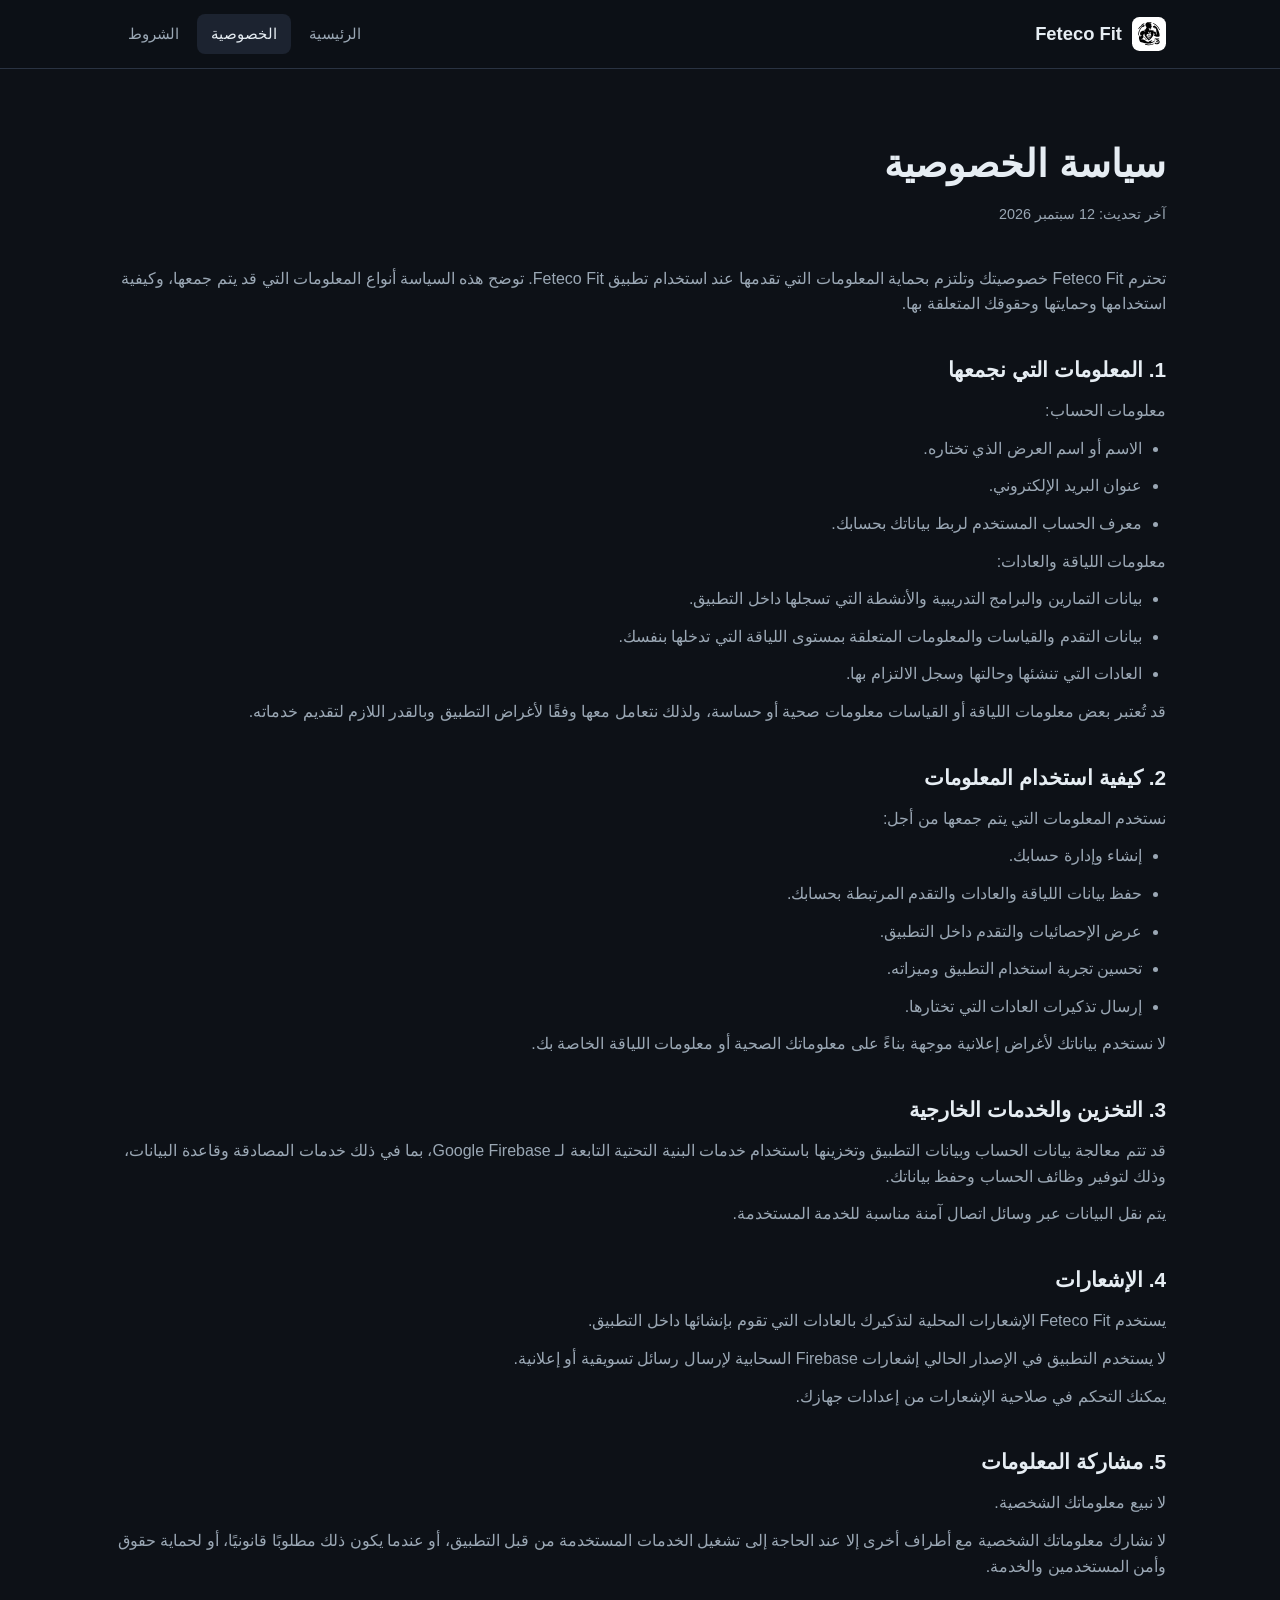
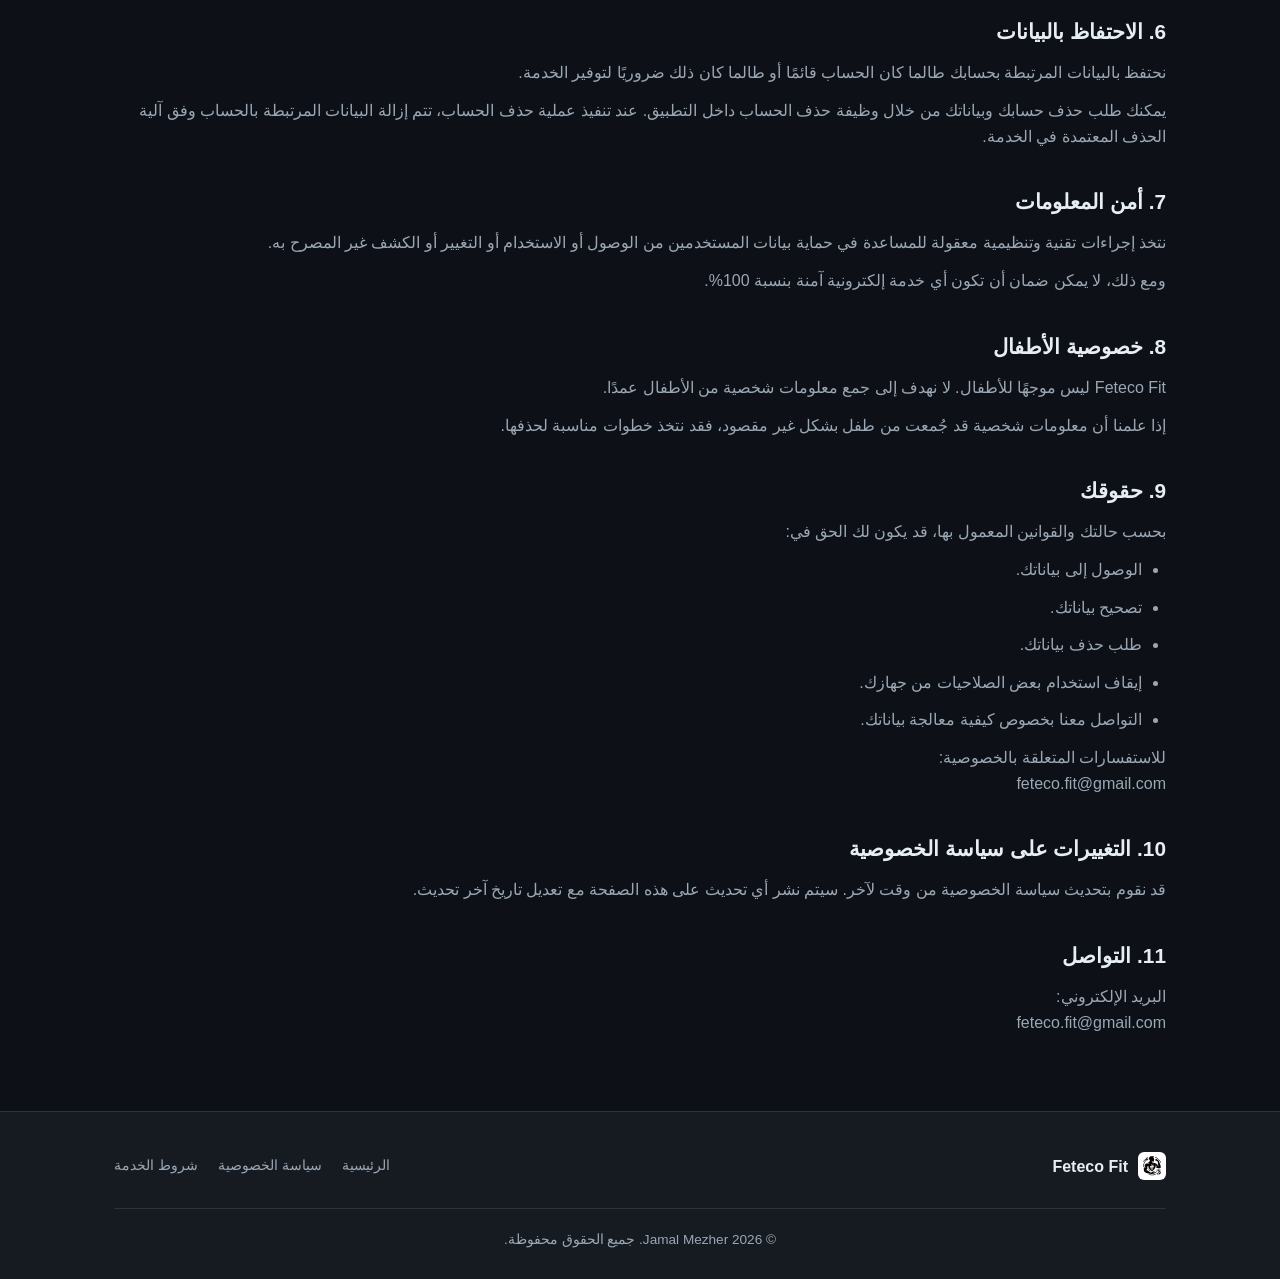
==== privacy-policy/index.html @ 4de9567b "Initial Feteco Fit website Generated with [Devin](https://devin.ai)  Co-Authored-By: Devin <15824324" ====
<!DOCTYPE html>
<html lang="ar" dir="rtl">
<head>
  <meta charset="UTF-8" />
  <meta name="viewport" content="width=device-width, initial-scale=1.0" />
  <title>سياسة الخصوصية — Feteco Fit</title>
  <meta name="description" content="سياسة الخصوصية لتطبيق Feteco Fit" />
  <link rel="icon" type="image/svg+xml" href="../assets/logo.svg" />
  <link rel="stylesheet" href="../style.css" />
</head>
<body>

  <header class="site-header">
    <div class="container">
      <a class="brand" href="../index.html">
        <img src="../assets/logo.svg" alt="Feteco Fit logo" />
        <span>Feteco Fit</span>
      </a>
      <nav class="main-nav" aria-label="Main navigation">
        <ul>
          <li><a href="../index.html">الرئيسية</a></li>
          <li><a href="../privacy-policy/" class="active">الخصوصية</a></li>
          <li><a href="../terms-of-service/">الشروط</a></li>
        </ul>
      </nav>
    </div>
  </header>

  <main class="page-content">
    <div class="container">
      <h1>سياسة الخصوصية</h1>
      <p class="last-updated">آخر تحديث: 12 سبتمبر 2026</p>

      <p>تحترم Feteco Fit خصوصيتك وتلتزم بحماية المعلومات التي تقدمها عند استخدام تطبيق Feteco Fit. توضح هذه السياسة أنواع المعلومات التي قد يتم جمعها، وكيفية استخدامها وحمايتها وحقوقك المتعلقة بها.</p>

      <h2>1. المعلومات التي نجمعها</h2>
      <p>معلومات الحساب:</p>
      <ul>
        <li>الاسم أو اسم العرض الذي تختاره.</li>
        <li>عنوان البريد الإلكتروني.</li>
        <li>معرف الحساب المستخدم لربط بياناتك بحسابك.</li>
      </ul>
      <p>معلومات اللياقة والعادات:</p>
      <ul>
        <li>بيانات التمارين والبرامج التدريبية والأنشطة التي تسجلها داخل التطبيق.</li>
        <li>بيانات التقدم والقياسات والمعلومات المتعلقة بمستوى اللياقة التي تدخلها بنفسك.</li>
        <li>العادات التي تنشئها وحالتها وسجل الالتزام بها.</li>
      </ul>
      <p>قد تُعتبر بعض معلومات اللياقة أو القياسات معلومات صحية أو حساسة، ولذلك نتعامل معها وفقًا لأغراض التطبيق وبالقدر اللازم لتقديم خدماته.</p>

      <h2>2. كيفية استخدام المعلومات</h2>
      <p>نستخدم المعلومات التي يتم جمعها من أجل:</p>
      <ul>
        <li>إنشاء وإدارة حسابك.</li>
        <li>حفظ بيانات اللياقة والعادات والتقدم المرتبطة بحسابك.</li>
        <li>عرض الإحصائيات والتقدم داخل التطبيق.</li>
        <li>تحسين تجربة استخدام التطبيق وميزاته.</li>
        <li>إرسال تذكيرات العادات التي تختارها.</li>
      </ul>
      <p>لا نستخدم بياناتك لأغراض إعلانية موجهة بناءً على معلوماتك الصحية أو معلومات اللياقة الخاصة بك.</p>

      <h2>3. التخزين والخدمات الخارجية</h2>
      <p>قد تتم معالجة بيانات الحساب وبيانات التطبيق وتخزينها باستخدام خدمات البنية التحتية التابعة لـ Google Firebase، بما في ذلك خدمات المصادقة وقاعدة البيانات، وذلك لتوفير وظائف الحساب وحفظ بياناتك.</p>
      <p>يتم نقل البيانات عبر وسائل اتصال آمنة مناسبة للخدمة المستخدمة.</p>

      <h2>4. الإشعارات</h2>
      <p>يستخدم Feteco Fit الإشعارات المحلية لتذكيرك بالعادات التي تقوم بإنشائها داخل التطبيق.</p>
      <p>لا يستخدم التطبيق في الإصدار الحالي إشعارات Firebase السحابية لإرسال رسائل تسويقية أو إعلانية.</p>
      <p>يمكنك التحكم في صلاحية الإشعارات من إعدادات جهازك.</p>

      <h2>5. مشاركة المعلومات</h2>
      <p>لا نبيع معلوماتك الشخصية.</p>
      <p>لا نشارك معلوماتك الشخصية مع أطراف أخرى إلا عند الحاجة إلى تشغيل الخدمات المستخدمة من قبل التطبيق، أو عندما يكون ذلك مطلوبًا قانونيًا، أو لحماية حقوق وأمن المستخدمين والخدمة.</p>

      <h2>6. الاحتفاظ بالبيانات</h2>
      <p>نحتفظ بالبيانات المرتبطة بحسابك طالما كان الحساب قائمًا أو طالما كان ذلك ضروريًا لتوفير الخدمة.</p>
      <p>يمكنك طلب حذف حسابك وبياناتك من خلال وظيفة حذف الحساب داخل التطبيق. عند تنفيذ عملية حذف الحساب، تتم إزالة البيانات المرتبطة بالحساب وفق آلية الحذف المعتمدة في الخدمة.</p>

      <h2>7. أمن المعلومات</h2>
      <p>نتخذ إجراءات تقنية وتنظيمية معقولة للمساعدة في حماية بيانات المستخدمين من الوصول أو الاستخدام أو التغيير أو الكشف غير المصرح به.</p>
      <p>ومع ذلك، لا يمكن ضمان أن تكون أي خدمة إلكترونية آمنة بنسبة 100%.</p>

      <h2>8. خصوصية الأطفال</h2>
      <p>Feteco Fit ليس موجهًا للأطفال. لا نهدف إلى جمع معلومات شخصية من الأطفال عمدًا.</p>
      <p>إذا علمنا أن معلومات شخصية قد جُمعت من طفل بشكل غير مقصود، فقد نتخذ خطوات مناسبة لحذفها.</p>

      <h2>9. حقوقك</h2>
      <p>بحسب حالتك والقوانين المعمول بها، قد يكون لك الحق في:</p>
      <ul>
        <li>الوصول إلى بياناتك.</li>
        <li>تصحيح بياناتك.</li>
        <li>طلب حذف بياناتك.</li>
        <li>إيقاف استخدام بعض الصلاحيات من جهازك.</li>
        <li>التواصل معنا بخصوص كيفية معالجة بياناتك.</li>
      </ul>
      <p>للاستفسارات المتعلقة بالخصوصية:<br />
        feteco.fit@gmail.com
      </p>

      <h2>10. التغييرات على سياسة الخصوصية</h2>
      <p>قد نقوم بتحديث سياسة الخصوصية من وقت لآخر. سيتم نشر أي تحديث على هذه الصفحة مع تعديل تاريخ آخر تحديث.</p>

      <h2>11. التواصل</h2>
      <p>البريد الإلكتروني:<br />
        feteco.fit@gmail.com
      </p>
    </div>
  </main>

  <footer class="site-footer">
    <div class="container">
      <div class="footer-grid">
        <div class="footer-brand">
          <img src="../assets/logo.svg" alt="" />
          <span>Feteco Fit</span>
        </div>
        <ul class="footer-links">
          <li><a href="../index.html">الرئيسية</a></li>
          <li><a href="../privacy-policy/">سياسة الخصوصية</a></li>
          <li><a href="../terms-of-service/">شروط الخدمة</a></li>
        </ul>
      </div>
      <div class="footer-bottom">
        © 2026 Jamal Mezher. جميع الحقوق محفوظة.
      </div>
    </div>
  </footer>

</body>
</html>
---- style.css ----
/* ============================================
   Feteco Fit — Shared Styles
   ============================================ */

:root {
  --color-bg: #0d1117;
  --color-surface: #161b22;
  --color-surface-2: #1c2330;
  --color-border: #2a3342;
  --color-text: #e6edf3;
  --color-text-muted: #9aa7b4;
  --color-accent: #7c5cff;
  --color-accent-2: #00d4a6;
  --color-accent-gradient: linear-gradient(135deg, #7c5cff 0%, #00d4a6 100%);
  --radius: 14px;
  --max-width: 1100px;
  --font-stack: -apple-system, BlinkMacSystemFont, "Segoe UI", Roboto, Helvetica, Arial, sans-serif;
}

* {
  margin: 0;
  padding: 0;
  box-sizing: border-box;
}

html {
  scroll-behavior: smooth;
}

body {
  font-family: var(--font-stack);
  background-color: var(--color-bg);
  color: var(--color-text);
  line-height: 1.6;
  display: flex;
  flex-direction: column;
  min-height: 100vh;
}

a {
  color: var(--color-accent-2);
  text-decoration: none;
}

a:hover {
  text-decoration: underline;
}

img {
  max-width: 100%;
  height: auto;
}

.container {
  width: 100%;
  max-width: var(--max-width);
  margin: 0 auto;
  padding: 0 24px;
}

/* ---------- Header / Nav ---------- */

.site-header {
  position: sticky;
  top: 0;
  z-index: 100;
  background-color: rgba(13, 17, 23, 0.85);
  backdrop-filter: blur(10px);
  border-bottom: 1px solid var(--color-border);
}

.site-header .container {
  display: flex;
  align-items: center;
  justify-content: space-between;
  flex-wrap: wrap;
  padding-top: 14px;
  padding-bottom: 14px;
  gap: 12px;
}

.brand {
  display: flex;
  align-items: center;
  gap: 10px;
  font-size: 1.15rem;
  font-weight: 700;
  color: var(--color-text);
}

.brand:hover {
  text-decoration: none;
}

.brand img {
  width: 34px;
  height: 34px;
}

.main-nav ul {
  list-style: none;
  display: flex;
  gap: 4px;
  flex-wrap: wrap;
}

.main-nav a {
  display: inline-block;
  padding: 8px 14px;
  border-radius: 8px;
  color: var(--color-text-muted);
  font-size: 0.95rem;
  font-weight: 500;
}

.main-nav a:hover {
  color: var(--color-text);
  background-color: var(--color-surface-2);
  text-decoration: none;
}

.main-nav a.active {
  color: var(--color-text);
  background-color: var(--color-surface-2);
}

/* ---------- Hero ---------- */

.hero {
  text-align: center;
  padding: 96px 24px 72px;
  background:
    radial-gradient(ellipse 60% 50% at 50% 0%, rgba(124, 92, 255, 0.18), transparent),
    radial-gradient(ellipse 40% 40% at 80% 30%, rgba(0, 212, 166, 0.10), transparent);
}

.hero-badge {
  display: inline-block;
  padding: 6px 16px;
  margin-bottom: 24px;
  font-size: 0.8rem;
  font-weight: 600;
  letter-spacing: 0.06em;
  text-transform: uppercase;
  color: var(--color-accent-2);
  border: 1px solid rgba(0, 212, 166, 0.35);
  border-radius: 999px;
  background-color: rgba(0, 212, 166, 0.08);
}

.hero h1 {
  font-size: clamp(2.2rem, 5.5vw, 3.6rem);
  font-weight: 800;
  line-height: 1.15;
  letter-spacing: -0.02em;
  max-width: 720px;
  margin: 0 auto 18px;
}

.hero h1 .gradient-text {
  background: var(--color-accent-gradient);
  -webkit-background-clip: text;
  background-clip: text;
  color: transparent;
}

.hero p {
  font-size: 1.15rem;
  color: var(--color-text-muted);
  max-width: 560px;
  margin: 0 auto 36px;
}

.hero-cta {
  display: flex;
  justify-content: center;
  gap: 14px;
  flex-wrap: wrap;
}

/* ---------- Buttons ---------- */

.btn {
  display: inline-flex;
  align-items: center;
  gap: 8px;
  padding: 14px 28px;
  border-radius: 12px;
  font-size: 1rem;
  font-weight: 600;
  border: 1px solid transparent;
  cursor: pointer;
  transition: transform 0.15s ease, box-shadow 0.15s ease;
}

.btn:hover {
  text-decoration: none;
  transform: translateY(-2px);
}

.btn-primary {
  background: var(--color-accent-gradient);
  color: #fff;
}

.btn-primary:hover {
  box-shadow: 0 8px 24px rgba(124, 92, 255, 0.35);
}

.btn-secondary {
  background-color: var(--color-surface-2);
  color: var(--color-text);
  border-color: var(--color-border);
}

.btn-secondary:hover {
  border-color: var(--color-accent);
}

/* ---------- Sections ---------- */

.section {
  padding: 72px 0;
}

.section-title {
  text-align: center;
  font-size: clamp(1.6rem, 3.5vw, 2.2rem);
  font-weight: 700;
  margin-bottom: 12px;
}

.section-subtitle {
  text-align: center;
  color: var(--color-text-muted);
  max-width: 560px;
  margin: 0 auto 48px;
}

/* ---------- Feature cards ---------- */

.features-grid {
  display: grid;
  grid-template-columns: repeat(auto-fit, minmax(260px, 1fr));
  gap: 20px;
}

.feature-card {
  background-color: var(--color-surface);
  border: 1px solid var(--color-border);
  border-radius: var(--radius);
  padding: 32px 28px;
  transition: border-color 0.15s ease, transform 0.15s ease;
}

.feature-card:hover {
  border-color: var(--color-accent);
  transform: translateY(-4px);
}

.feature-icon {
  display: inline-flex;
  align-items: center;
  justify-content: center;
  width: 48px;
  height: 48px;
  margin-bottom: 18px;
  border-radius: 12px;
  background-color: var(--color-surface-2);
  color: var(--color-accent-2);
  font-size: 1.4rem;
}

.feature-card h3 {
  font-size: 1.1rem;
  margin-bottom: 8px;
}

.feature-card p {
  color: var(--color-text-muted);
  font-size: 0.95rem;
}

/* ---------- Download / CTA band ---------- */

.cta-band {
  text-align: center;
  padding: 72px 24px;
  margin: 24px auto 72px;
  max-width: var(--max-width);
  border-radius: 20px;
  background: var(--color-accent-gradient);
}

.cta-band h2 {
  font-size: clamp(1.6rem, 3.5vw, 2.2rem);
  color: #fff;
  margin-bottom: 12px;
}

.cta-band p {
  color: rgba(255, 255, 255, 0.85);
  margin-bottom: 28px;
}

.cta-band .btn {
  background-color: #0d1117;
  color: #fff;
}

/* ---------- Content pages (Privacy / Terms / Contact) ---------- */

.page-content {
  flex: 1;
  padding: 64px 0;
}

.page-content h1 {
  font-size: clamp(1.8rem, 4vw, 2.4rem);
  margin-bottom: 8px;
}

.page-content .last-updated {
  color: var(--color-text-muted);
  font-size: 0.9rem;
  margin-bottom: 40px;
}

.page-content h2 {
  font-size: 1.3rem;
  margin: 36px 0 12px;
}

.page-content p,
.page-content li {
  color: var(--color-text-muted);
  margin-bottom: 12px;
}

.page-content ul {
  padding-inline-start: 24px;
  margin-bottom: 12px;
}

.page-content .placeholder-note {
  padding: 16px 20px;
  margin: 24px 0;
  border: 1px dashed var(--color-accent);
  border-radius: var(--radius);
  background-color: rgba(124, 92, 255, 0.07);
  color: var(--color-text-muted);
  font-size: 0.9rem;
}

.page-content .placeholder-note strong {
  color: var(--color-accent-2);
}

/* ---------- Contact cards ---------- */

.contact-grid {
  display: grid;
  grid-template-columns: repeat(auto-fit, minmax(260px, 1fr));
  gap: 20px;
  margin-top: 32px;
}

.contact-card {
  background-color: var(--color-surface);
  border: 1px solid var(--color-border);
  border-radius: var(--radius);
  padding: 28px;
}

.contact-card h3 {
  font-size: 1rem;
  margin-bottom: 8px;
  color: var(--color-text);
}

.contact-card p {
  font-size: 0.95rem;
}

/* ---------- Footer ---------- */

.site-footer {
  margin-top: auto;
  border-top: 1px solid var(--color-border);
  background-color: var(--color-surface);
  padding: 40px 0 28px;
}

.footer-grid {
  display: flex;
  justify-content: space-between;
  align-items: flex-start;
  flex-wrap: wrap;
  gap: 24px;
  margin-bottom: 28px;
}

.footer-brand {
  display: flex;
  align-items: center;
  gap: 10px;
  font-weight: 700;
  color: var(--color-text);
}

.footer-brand img {
  width: 28px;
  height: 28px;
}

.footer-links {
  list-style: none;
  display: flex;
  gap: 20px;
  flex-wrap: wrap;
}

.footer-links a {
  color: var(--color-text-muted);
  font-size: 0.9rem;
}

.footer-links a:hover {
  color: var(--color-text);
}

.footer-bottom {
  text-align: center;
  color: var(--color-text-muted);
  font-size: 0.85rem;
  border-top: 1px solid var(--color-border);
  padding-top: 20px;
}

/* ---------- Responsive ---------- */

@media (max-width: 640px) {
  .site-header .container {
    justify-content: center;
  }

  .main-nav ul {
    justify-content: center;
  }

  .hero {
    padding: 64px 20px 56px;
  }

  .section {
    padding: 52px 0;
  }

  .footer-grid {
    flex-direction: column;
    align-items: center;
    text-align: center;
  }

  .footer-links {
    justify-content: center;
  }
}
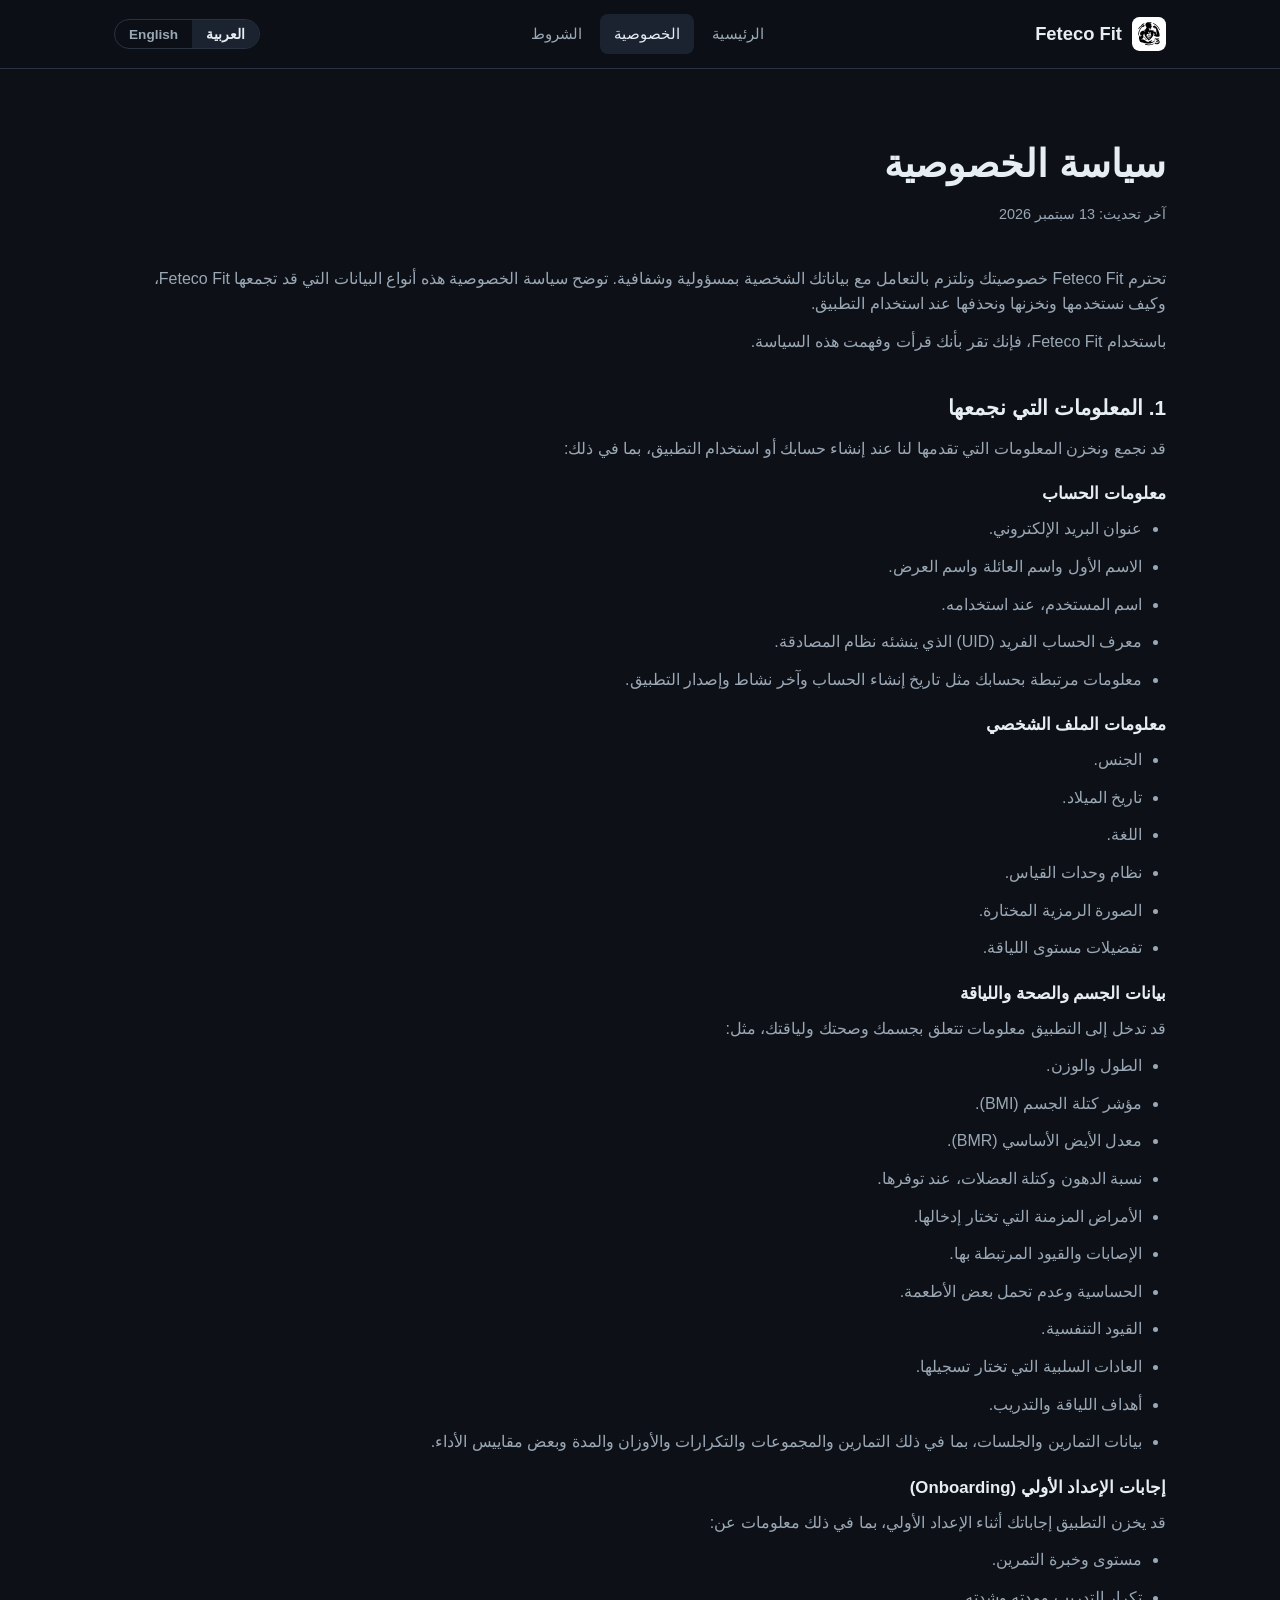
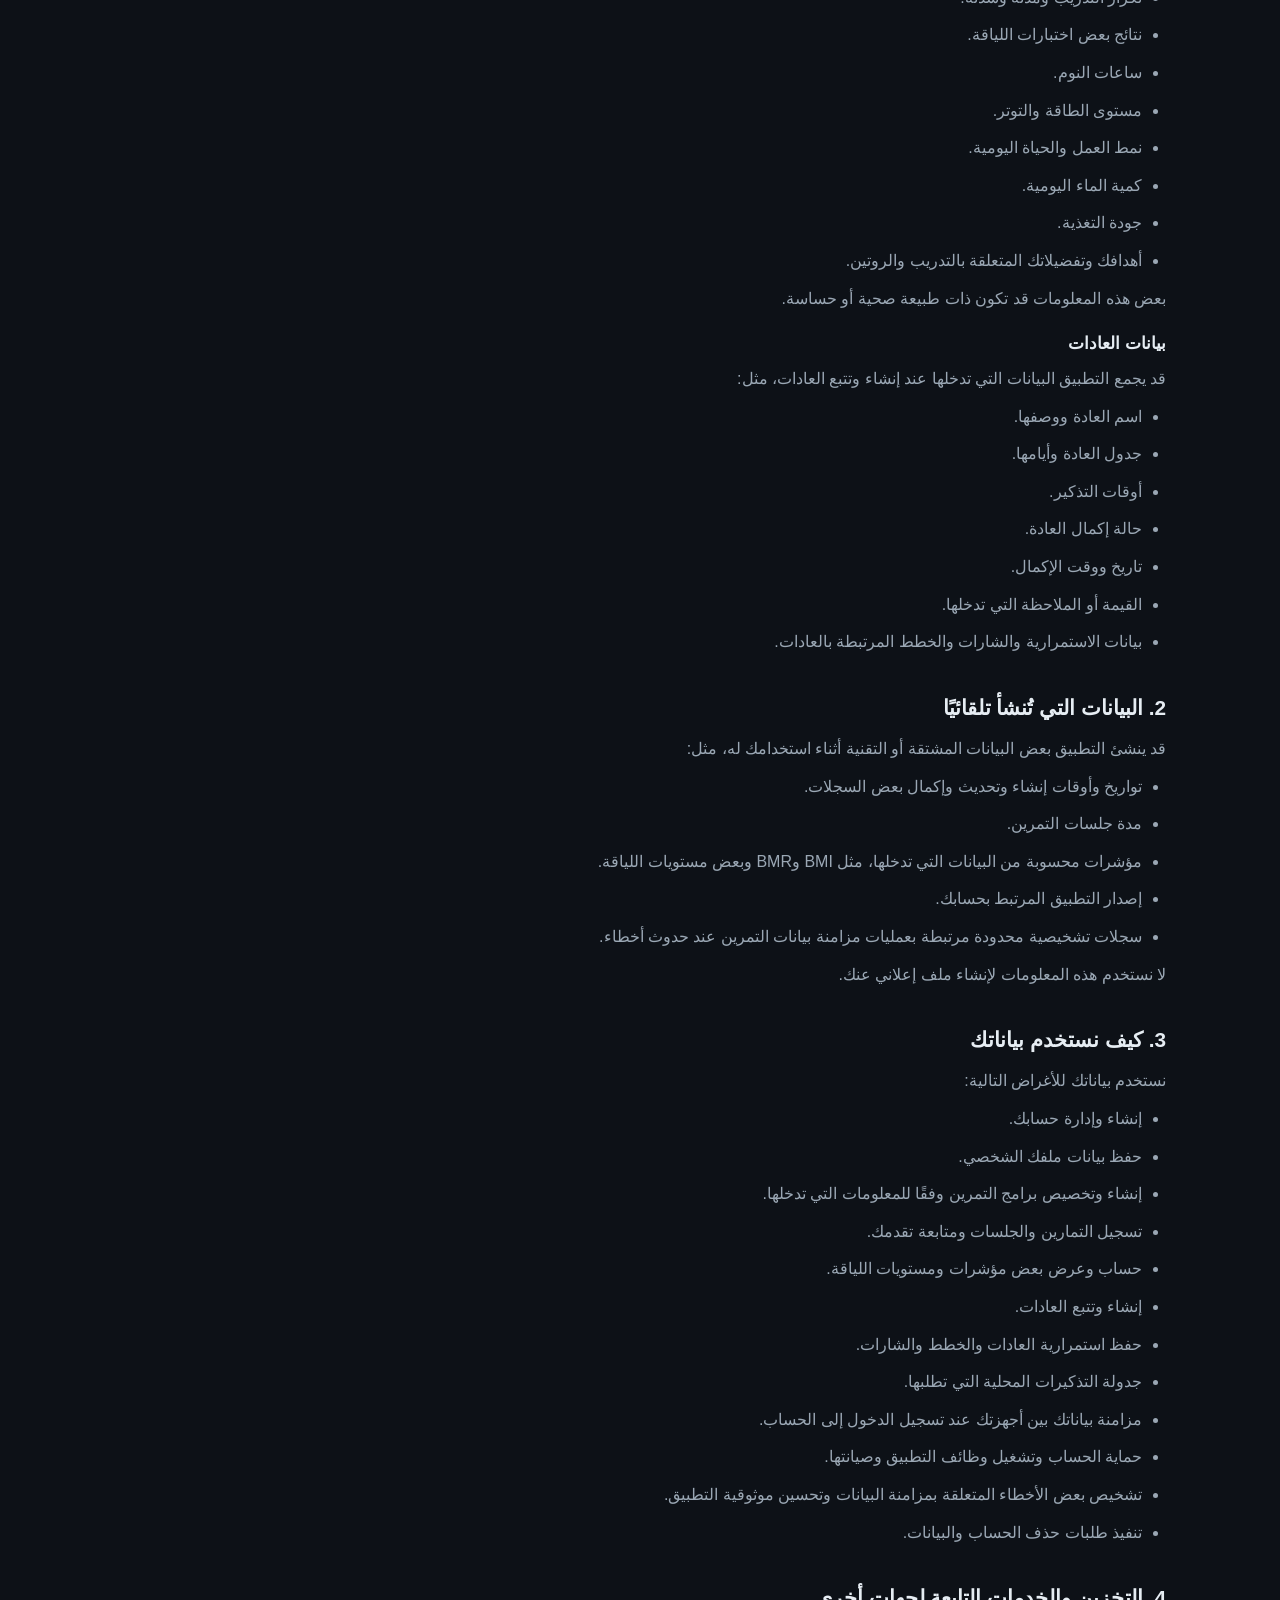
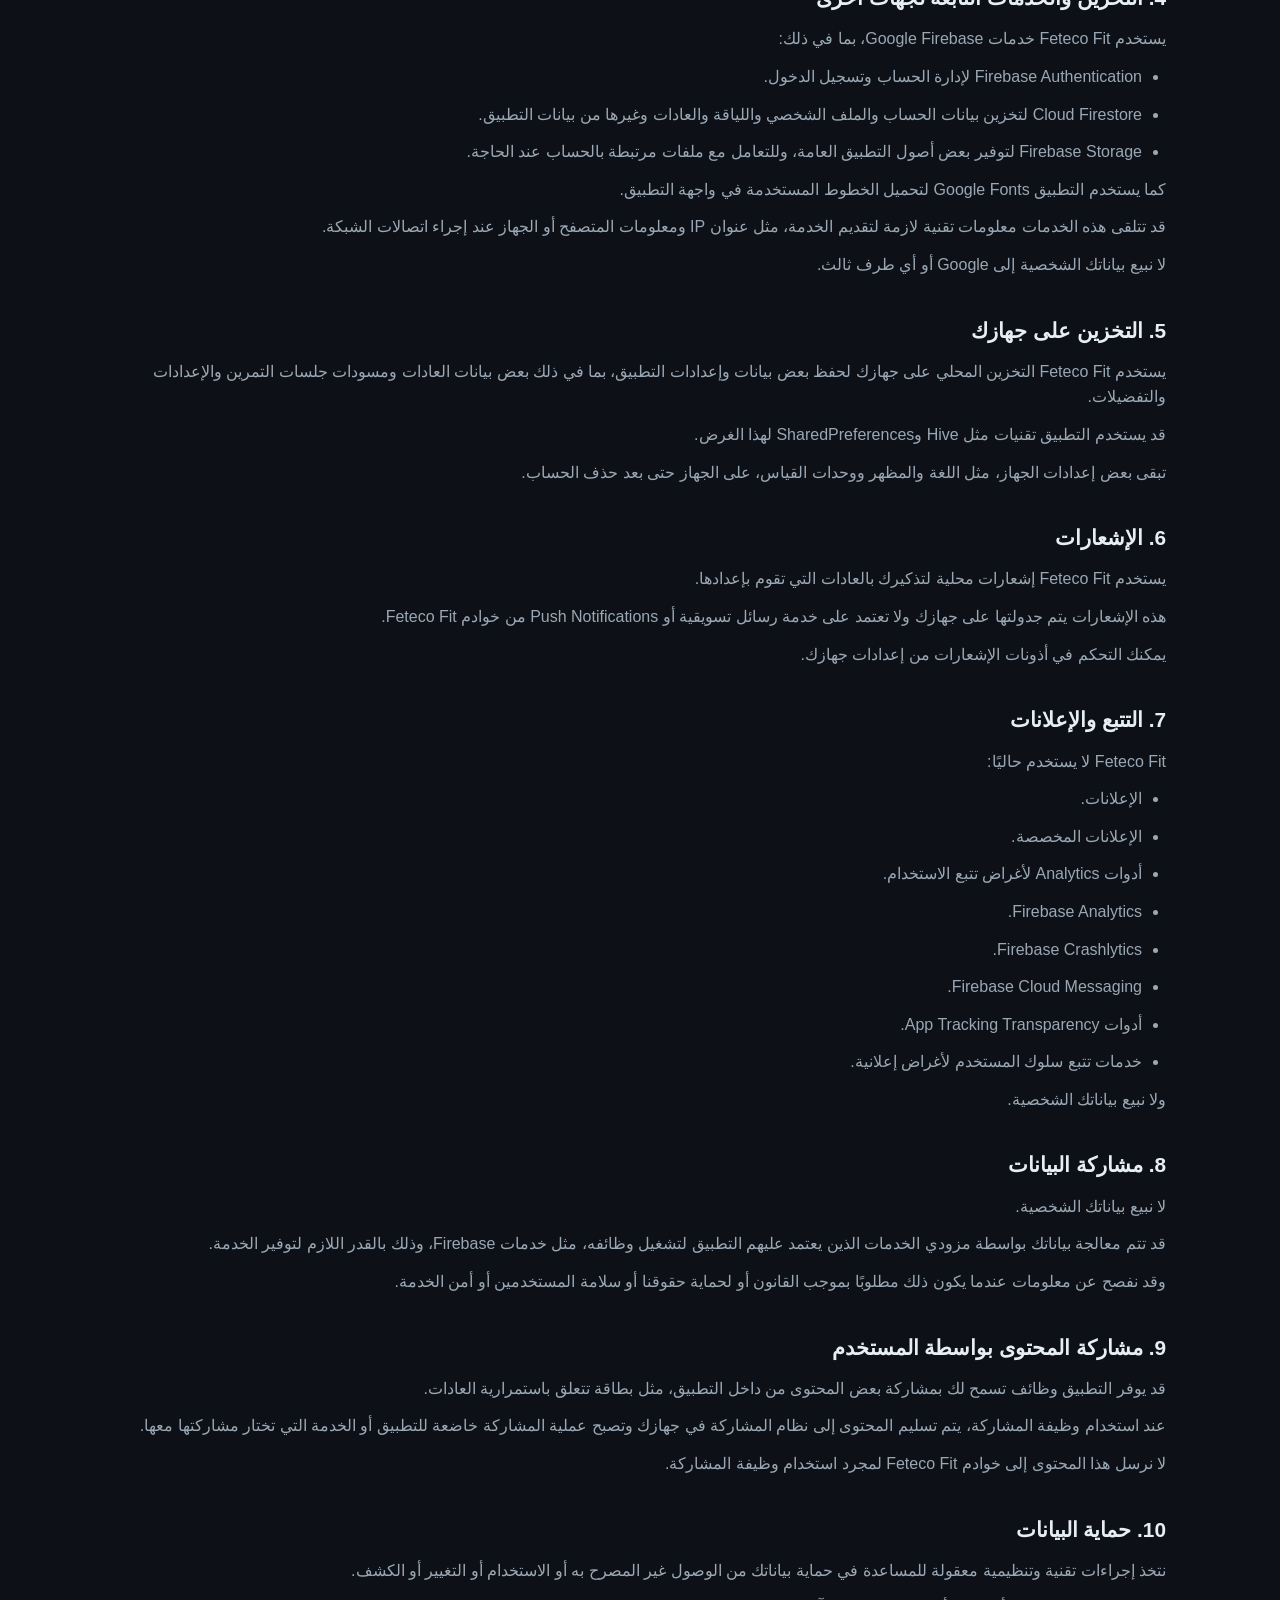
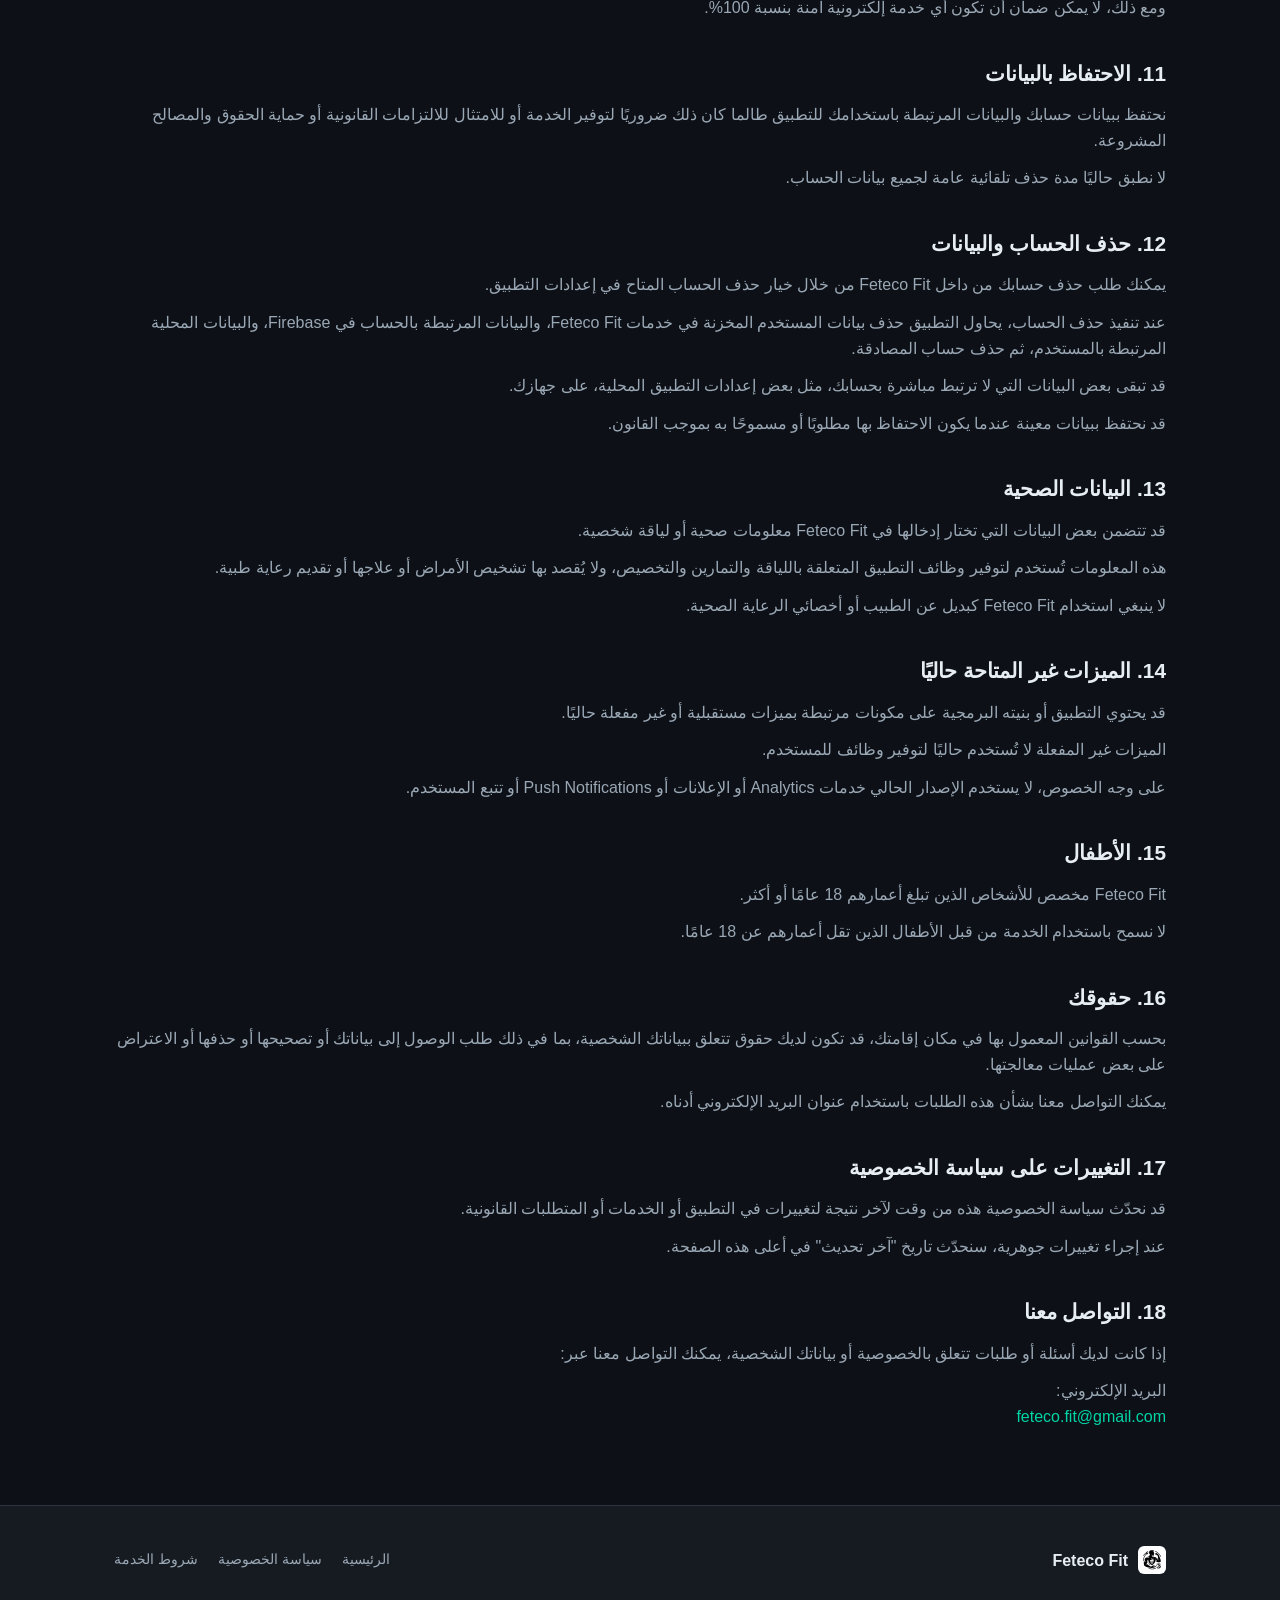
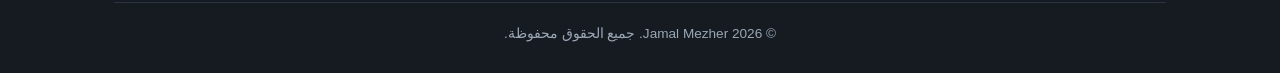
==== commit 8efc5542: "docs(legal): update bilingual privacy policy and terms Generated with [Devin](https://devin.ai)  Co-" ====
--- a/privacy-policy/index.html
+++ b/privacy-policy/index.html
@@ -4,7 +4,7 @@
   <meta charset="UTF-8" />
   <meta name="viewport" content="width=device-width, initial-scale=1.0" />
   <title>سياسة الخصوصية — Feteco Fit</title>
-  <meta name="description" content="سياسة الخصوصية لتطبيق Feteco Fit" />
+  <meta name="description" content="سياسة الخصوصية لتطبيق Feteco Fit — Privacy Policy for the Feteco Fit app" />
   <link rel="icon" type="image/svg+xml" href="../assets/logo.svg" />
   <link rel="stylesheet" href="../style.css" />
 </head>
@@ -18,92 +18,387 @@
       </a>
       <nav class="main-nav" aria-label="Main navigation">
         <ul>
-          <li><a href="../index.html">الرئيسية</a></li>
-          <li><a href="../privacy-policy/" class="active">الخصوصية</a></li>
-          <li><a href="../terms-of-service/">الشروط</a></li>
+          <li><a href="../index.html" data-i18n-ar="الرئيسية" data-i18n-en="Home">الرئيسية</a></li>
+          <li><a href="../privacy-policy/" class="active" data-i18n-ar="الخصوصية" data-i18n-en="Privacy">الخصوصية</a></li>
+          <li><a href="../terms-of-service/" data-i18n-ar="الشروط" data-i18n-en="Terms">الشروط</a></li>
         </ul>
       </nav>
+      <div class="lang-toggle" role="group" aria-label="Language / اللغة">
+        <button type="button" data-set-lang="ar" class="active">العربية</button>
+        <button type="button" data-set-lang="en">English</button>
+      </div>
     </div>
   </header>
 
   <main class="page-content">
     <div class="container">
-      <h1>سياسة الخصوصية</h1>
-      <p class="last-updated">آخر تحديث: 12 سبتمبر 2026</p>
-
-      <p>تحترم Feteco Fit خصوصيتك وتلتزم بحماية المعلومات التي تقدمها عند استخدام تطبيق Feteco Fit. توضح هذه السياسة أنواع المعلومات التي قد يتم جمعها، وكيفية استخدامها وحمايتها وحقوقك المتعلقة بها.</p>
-
-      <h2>1. المعلومات التي نجمعها</h2>
-      <p>معلومات الحساب:</p>
-      <ul>
-        <li>الاسم أو اسم العرض الذي تختاره.</li>
-        <li>عنوان البريد الإلكتروني.</li>
-        <li>معرف الحساب المستخدم لربط بياناتك بحسابك.</li>
-      </ul>
-      <p>معلومات اللياقة والعادات:</p>
-      <ul>
-        <li>بيانات التمارين والبرامج التدريبية والأنشطة التي تسجلها داخل التطبيق.</li>
-        <li>بيانات التقدم والقياسات والمعلومات المتعلقة بمستوى اللياقة التي تدخلها بنفسك.</li>
-        <li>العادات التي تنشئها وحالتها وسجل الالتزام بها.</li>
-      </ul>
-      <p>قد تُعتبر بعض معلومات اللياقة أو القياسات معلومات صحية أو حساسة، ولذلك نتعامل معها وفقًا لأغراض التطبيق وبالقدر اللازم لتقديم خدماته.</p>
-
-      <h2>2. كيفية استخدام المعلومات</h2>
-      <p>نستخدم المعلومات التي يتم جمعها من أجل:</p>
-      <ul>
-        <li>إنشاء وإدارة حسابك.</li>
-        <li>حفظ بيانات اللياقة والعادات والتقدم المرتبطة بحسابك.</li>
-        <li>عرض الإحصائيات والتقدم داخل التطبيق.</li>
-        <li>تحسين تجربة استخدام التطبيق وميزاته.</li>
-        <li>إرسال تذكيرات العادات التي تختارها.</li>
-      </ul>
-      <p>لا نستخدم بياناتك لأغراض إعلانية موجهة بناءً على معلوماتك الصحية أو معلومات اللياقة الخاصة بك.</p>
-
-      <h2>3. التخزين والخدمات الخارجية</h2>
-      <p>قد تتم معالجة بيانات الحساب وبيانات التطبيق وتخزينها باستخدام خدمات البنية التحتية التابعة لـ Google Firebase، بما في ذلك خدمات المصادقة وقاعدة البيانات، وذلك لتوفير وظائف الحساب وحفظ بياناتك.</p>
-      <p>يتم نقل البيانات عبر وسائل اتصال آمنة مناسبة للخدمة المستخدمة.</p>
-
-      <h2>4. الإشعارات</h2>
-      <p>يستخدم Feteco Fit الإشعارات المحلية لتذكيرك بالعادات التي تقوم بإنشائها داخل التطبيق.</p>
-      <p>لا يستخدم التطبيق في الإصدار الحالي إشعارات Firebase السحابية لإرسال رسائل تسويقية أو إعلانية.</p>
-      <p>يمكنك التحكم في صلاحية الإشعارات من إعدادات جهازك.</p>
-
-      <h2>5. مشاركة المعلومات</h2>
-      <p>لا نبيع معلوماتك الشخصية.</p>
-      <p>لا نشارك معلوماتك الشخصية مع أطراف أخرى إلا عند الحاجة إلى تشغيل الخدمات المستخدمة من قبل التطبيق، أو عندما يكون ذلك مطلوبًا قانونيًا، أو لحماية حقوق وأمن المستخدمين والخدمة.</p>
-
-      <h2>6. الاحتفاظ بالبيانات</h2>
-      <p>نحتفظ بالبيانات المرتبطة بحسابك طالما كان الحساب قائمًا أو طالما كان ذلك ضروريًا لتوفير الخدمة.</p>
-      <p>يمكنك طلب حذف حسابك وبياناتك من خلال وظيفة حذف الحساب داخل التطبيق. عند تنفيذ عملية حذف الحساب، تتم إزالة البيانات المرتبطة بالحساب وفق آلية الحذف المعتمدة في الخدمة.</p>
-
-      <h2>7. أمن المعلومات</h2>
-      <p>نتخذ إجراءات تقنية وتنظيمية معقولة للمساعدة في حماية بيانات المستخدمين من الوصول أو الاستخدام أو التغيير أو الكشف غير المصرح به.</p>
-      <p>ومع ذلك، لا يمكن ضمان أن تكون أي خدمة إلكترونية آمنة بنسبة 100%.</p>
-
-      <h2>8. خصوصية الأطفال</h2>
-      <p>Feteco Fit ليس موجهًا للأطفال. لا نهدف إلى جمع معلومات شخصية من الأطفال عمدًا.</p>
-      <p>إذا علمنا أن معلومات شخصية قد جُمعت من طفل بشكل غير مقصود، فقد نتخذ خطوات مناسبة لحذفها.</p>
-
-      <h2>9. حقوقك</h2>
-      <p>بحسب حالتك والقوانين المعمول بها، قد يكون لك الحق في:</p>
-      <ul>
-        <li>الوصول إلى بياناتك.</li>
-        <li>تصحيح بياناتك.</li>
-        <li>طلب حذف بياناتك.</li>
-        <li>إيقاف استخدام بعض الصلاحيات من جهازك.</li>
-        <li>التواصل معنا بخصوص كيفية معالجة بياناتك.</li>
-      </ul>
-      <p>للاستفسارات المتعلقة بالخصوصية:<br />
-        feteco.fit@gmail.com
-      </p>
-
-      <h2>10. التغييرات على سياسة الخصوصية</h2>
-      <p>قد نقوم بتحديث سياسة الخصوصية من وقت لآخر. سيتم نشر أي تحديث على هذه الصفحة مع تعديل تاريخ آخر تحديث.</p>
-
-      <h2>11. التواصل</h2>
-      <p>البريد الإلكتروني:<br />
-        feteco.fit@gmail.com
-      </p>
+
+      <div data-lang-content="ar" lang="ar" dir="rtl">
+        <h1>سياسة الخصوصية</h1>
+        <p class="last-updated">آخر تحديث: 13 سبتمبر 2026</p>
+
+        <p>تحترم Feteco Fit خصوصيتك وتلتزم بالتعامل مع بياناتك الشخصية بمسؤولية وشفافية. توضح سياسة الخصوصية هذه أنواع البيانات التي قد تجمعها Feteco Fit، وكيف نستخدمها ونخزنها ونحذفها عند استخدام التطبيق.</p>
+        <p>باستخدام Feteco Fit، فإنك تقر بأنك قرأت وفهمت هذه السياسة.</p>
+
+        <h2>1. المعلومات التي نجمعها</h2>
+        <p>قد نجمع ونخزن المعلومات التي تقدمها لنا عند إنشاء حسابك أو استخدام التطبيق، بما في ذلك:</p>
+        <h3>معلومات الحساب</h3>
+        <ul>
+          <li>عنوان البريد الإلكتروني.</li>
+          <li>الاسم الأول واسم العائلة واسم العرض.</li>
+          <li>اسم المستخدم، عند استخدامه.</li>
+          <li>معرف الحساب الفريد (UID) الذي ينشئه نظام المصادقة.</li>
+          <li>معلومات مرتبطة بحسابك مثل تاريخ إنشاء الحساب وآخر نشاط وإصدار التطبيق.</li>
+        </ul>
+        <h3>معلومات الملف الشخصي</h3>
+        <ul>
+          <li>الجنس.</li>
+          <li>تاريخ الميلاد.</li>
+          <li>اللغة.</li>
+          <li>نظام وحدات القياس.</li>
+          <li>الصورة الرمزية المختارة.</li>
+          <li>تفضيلات مستوى اللياقة.</li>
+        </ul>
+        <h3>بيانات الجسم والصحة واللياقة</h3>
+        <p>قد تدخل إلى التطبيق معلومات تتعلق بجسمك وصحتك ولياقتك، مثل:</p>
+        <ul>
+          <li>الطول والوزن.</li>
+          <li>مؤشر كتلة الجسم (BMI).</li>
+          <li>معدل الأيض الأساسي (BMR).</li>
+          <li>نسبة الدهون وكتلة العضلات، عند توفرها.</li>
+          <li>الأمراض المزمنة التي تختار إدخالها.</li>
+          <li>الإصابات والقيود المرتبطة بها.</li>
+          <li>الحساسية وعدم تحمل بعض الأطعمة.</li>
+          <li>القيود التنفسية.</li>
+          <li>العادات السلبية التي تختار تسجيلها.</li>
+          <li>أهداف اللياقة والتدريب.</li>
+          <li>بيانات التمارين والجلسات، بما في ذلك التمارين والمجموعات والتكرارات والأوزان والمدة وبعض مقاييس الأداء.</li>
+        </ul>
+        <h3>إجابات الإعداد الأولي (Onboarding)</h3>
+        <p>قد يخزن التطبيق إجاباتك أثناء الإعداد الأولي، بما في ذلك معلومات عن:</p>
+        <ul>
+          <li>مستوى وخبرة التمرين.</li>
+          <li>تكرار التدريب ومدته وشدته.</li>
+          <li>نتائج بعض اختبارات اللياقة.</li>
+          <li>ساعات النوم.</li>
+          <li>مستوى الطاقة والتوتر.</li>
+          <li>نمط العمل والحياة اليومية.</li>
+          <li>كمية الماء اليومية.</li>
+          <li>جودة التغذية.</li>
+          <li>أهدافك وتفضيلاتك المتعلقة بالتدريب والروتين.</li>
+        </ul>
+        <p>بعض هذه المعلومات قد تكون ذات طبيعة صحية أو حساسة.</p>
+        <h3>بيانات العادات</h3>
+        <p>قد يجمع التطبيق البيانات التي تدخلها عند إنشاء وتتبع العادات، مثل:</p>
+        <ul>
+          <li>اسم العادة ووصفها.</li>
+          <li>جدول العادة وأيامها.</li>
+          <li>أوقات التذكير.</li>
+          <li>حالة إكمال العادة.</li>
+          <li>تاريخ ووقت الإكمال.</li>
+          <li>القيمة أو الملاحظة التي تدخلها.</li>
+          <li>بيانات الاستمرارية والشارات والخطط المرتبطة بالعادات.</li>
+        </ul>
+
+        <h2>2. البيانات التي تُنشأ تلقائيًا</h2>
+        <p>قد ينشئ التطبيق بعض البيانات المشتقة أو التقنية أثناء استخدامك له، مثل:</p>
+        <ul>
+          <li>تواريخ وأوقات إنشاء وتحديث وإكمال بعض السجلات.</li>
+          <li>مدة جلسات التمرين.</li>
+          <li>مؤشرات محسوبة من البيانات التي تدخلها، مثل BMI وBMR وبعض مستويات اللياقة.</li>
+          <li>إصدار التطبيق المرتبط بحسابك.</li>
+          <li>سجلات تشخيصية محدودة مرتبطة بعمليات مزامنة بيانات التمرين عند حدوث أخطاء.</li>
+        </ul>
+        <p>لا نستخدم هذه المعلومات لإنشاء ملف إعلاني عنك.</p>
+
+        <h2>3. كيف نستخدم بياناتك</h2>
+        <p>نستخدم بياناتك للأغراض التالية:</p>
+        <ul>
+          <li>إنشاء وإدارة حسابك.</li>
+          <li>حفظ بيانات ملفك الشخصي.</li>
+          <li>إنشاء وتخصيص برامج التمرين وفقًا للمعلومات التي تدخلها.</li>
+          <li>تسجيل التمارين والجلسات ومتابعة تقدمك.</li>
+          <li>حساب وعرض بعض مؤشرات ومستويات اللياقة.</li>
+          <li>إنشاء وتتبع العادات.</li>
+          <li>حفظ استمرارية العادات والخطط والشارات.</li>
+          <li>جدولة التذكيرات المحلية التي تطلبها.</li>
+          <li>مزامنة بياناتك بين أجهزتك عند تسجيل الدخول إلى الحساب.</li>
+          <li>حماية الحساب وتشغيل وظائف التطبيق وصيانتها.</li>
+          <li>تشخيص بعض الأخطاء المتعلقة بمزامنة البيانات وتحسين موثوقية التطبيق.</li>
+          <li>تنفيذ طلبات حذف الحساب والبيانات.</li>
+        </ul>
+
+        <h2>4. التخزين والخدمات التابعة لجهات أخرى</h2>
+        <p>يستخدم Feteco Fit خدمات Google Firebase، بما في ذلك:</p>
+        <ul>
+          <li>Firebase Authentication لإدارة الحساب وتسجيل الدخول.</li>
+          <li>Cloud Firestore لتخزين بيانات الحساب والملف الشخصي واللياقة والعادات وغيرها من بيانات التطبيق.</li>
+          <li>Firebase Storage لتوفير بعض أصول التطبيق العامة، وللتعامل مع ملفات مرتبطة بالحساب عند الحاجة.</li>
+        </ul>
+        <p>كما يستخدم التطبيق Google Fonts لتحميل الخطوط المستخدمة في واجهة التطبيق.</p>
+        <p>قد تتلقى هذه الخدمات معلومات تقنية لازمة لتقديم الخدمة، مثل عنوان IP ومعلومات المتصفح أو الجهاز عند إجراء اتصالات الشبكة.</p>
+        <p>لا نبيع بياناتك الشخصية إلى Google أو أي طرف ثالث.</p>
+
+        <h2>5. التخزين على جهازك</h2>
+        <p>يستخدم Feteco Fit التخزين المحلي على جهازك لحفظ بعض بيانات وإعدادات التطبيق، بما في ذلك بعض بيانات العادات ومسودات جلسات التمرين والإعدادات والتفضيلات.</p>
+        <p>قد يستخدم التطبيق تقنيات مثل Hive وSharedPreferences لهذا الغرض.</p>
+        <p>تبقى بعض إعدادات الجهاز، مثل اللغة والمظهر ووحدات القياس، على الجهاز حتى بعد حذف الحساب.</p>
+
+        <h2>6. الإشعارات</h2>
+        <p>يستخدم Feteco Fit إشعارات محلية لتذكيرك بالعادات التي تقوم بإعدادها.</p>
+        <p>هذه الإشعارات يتم جدولتها على جهازك ولا تعتمد على خدمة رسائل تسويقية أو Push Notifications من خوادم Feteco Fit.</p>
+        <p>يمكنك التحكم في أذونات الإشعارات من إعدادات جهازك.</p>
+
+        <h2>7. التتبع والإعلانات</h2>
+        <p>Feteco Fit لا يستخدم حاليًا:</p>
+        <ul>
+          <li>الإعلانات.</li>
+          <li>الإعلانات المخصصة.</li>
+          <li>أدوات Analytics لأغراض تتبع الاستخدام.</li>
+          <li>Firebase Analytics.</li>
+          <li>Firebase Crashlytics.</li>
+          <li>Firebase Cloud Messaging.</li>
+          <li>أدوات App Tracking Transparency.</li>
+          <li>خدمات تتبع سلوك المستخدم لأغراض إعلانية.</li>
+        </ul>
+        <p>ولا نبيع بياناتك الشخصية.</p>
+
+        <h2>8. مشاركة البيانات</h2>
+        <p>لا نبيع بياناتك الشخصية.</p>
+        <p>قد تتم معالجة بياناتك بواسطة مزودي الخدمات الذين يعتمد عليهم التطبيق لتشغيل وظائفه، مثل خدمات Firebase، وذلك بالقدر اللازم لتوفير الخدمة.</p>
+        <p>وقد نفصح عن معلومات عندما يكون ذلك مطلوبًا بموجب القانون أو لحماية حقوقنا أو سلامة المستخدمين أو أمن الخدمة.</p>
+
+        <h2>9. مشاركة المحتوى بواسطة المستخدم</h2>
+        <p>قد يوفر التطبيق وظائف تسمح لك بمشاركة بعض المحتوى من داخل التطبيق، مثل بطاقة تتعلق باستمرارية العادات.</p>
+        <p>عند استخدام وظيفة المشاركة، يتم تسليم المحتوى إلى نظام المشاركة في جهازك وتصبح عملية المشاركة خاضعة للتطبيق أو الخدمة التي تختار مشاركتها معها.</p>
+        <p>لا نرسل هذا المحتوى إلى خوادم Feteco Fit لمجرد استخدام وظيفة المشاركة.</p>
+
+        <h2>10. حماية البيانات</h2>
+        <p>نتخذ إجراءات تقنية وتنظيمية معقولة للمساعدة في حماية بياناتك من الوصول غير المصرح به أو الاستخدام أو التغيير أو الكشف.</p>
+        <p>ومع ذلك، لا يمكن ضمان أن تكون أي خدمة إلكترونية آمنة بنسبة 100%.</p>
+
+        <h2>11. الاحتفاظ بالبيانات</h2>
+        <p>نحتفظ ببيانات حسابك والبيانات المرتبطة باستخدامك للتطبيق طالما كان ذلك ضروريًا لتوفير الخدمة أو للامتثال للالتزامات القانونية أو حماية الحقوق والمصالح المشروعة.</p>
+        <p>لا نطبق حاليًا مدة حذف تلقائية عامة لجميع بيانات الحساب.</p>
+
+        <h2>12. حذف الحساب والبيانات</h2>
+        <p>يمكنك طلب حذف حسابك من داخل Feteco Fit من خلال خيار حذف الحساب المتاح في إعدادات التطبيق.</p>
+        <p>عند تنفيذ حذف الحساب، يحاول التطبيق حذف بيانات المستخدم المخزنة في خدمات Feteco Fit، والبيانات المرتبطة بالحساب في Firebase، والبيانات المحلية المرتبطة بالمستخدم، ثم حذف حساب المصادقة.</p>
+        <p>قد تبقى بعض البيانات التي لا ترتبط مباشرة بحسابك، مثل بعض إعدادات التطبيق المحلية، على جهازك.</p>
+        <p>قد نحتفظ ببيانات معينة عندما يكون الاحتفاظ بها مطلوبًا أو مسموحًا به بموجب القانون.</p>
+
+        <h2>13. البيانات الصحية</h2>
+        <p>قد تتضمن بعض البيانات التي تختار إدخالها في Feteco Fit معلومات صحية أو لياقة شخصية.</p>
+        <p>هذه المعلومات تُستخدم لتوفير وظائف التطبيق المتعلقة باللياقة والتمارين والتخصيص، ولا يُقصد بها تشخيص الأمراض أو علاجها أو تقديم رعاية طبية.</p>
+        <p>لا ينبغي استخدام Feteco Fit كبديل عن الطبيب أو أخصائي الرعاية الصحية.</p>
+
+        <h2>14. الميزات غير المتاحة حاليًا</h2>
+        <p>قد يحتوي التطبيق أو بنيته البرمجية على مكونات مرتبطة بميزات مستقبلية أو غير مفعلة حاليًا.</p>
+        <p>الميزات غير المفعلة لا تُستخدم حاليًا لتوفير وظائف للمستخدم.</p>
+        <p>على وجه الخصوص، لا يستخدم الإصدار الحالي خدمات Analytics أو الإعلانات أو Push Notifications أو تتبع المستخدم.</p>
+
+        <h2>15. الأطفال</h2>
+        <p>Feteco Fit مخصص للأشخاص الذين تبلغ أعمارهم 18 عامًا أو أكثر.</p>
+        <p>لا نسمح باستخدام الخدمة من قبل الأطفال الذين تقل أعمارهم عن 18 عامًا.</p>
+
+        <h2>16. حقوقك</h2>
+        <p>بحسب القوانين المعمول بها في مكان إقامتك، قد تكون لديك حقوق تتعلق ببياناتك الشخصية، بما في ذلك طلب الوصول إلى بياناتك أو تصحيحها أو حذفها أو الاعتراض على بعض عمليات معالجتها.</p>
+        <p>يمكنك التواصل معنا بشأن هذه الطلبات باستخدام عنوان البريد الإلكتروني أدناه.</p>
+
+        <h2>17. التغييرات على سياسة الخصوصية</h2>
+        <p>قد نحدّث سياسة الخصوصية هذه من وقت لآخر نتيجة لتغييرات في التطبيق أو الخدمات أو المتطلبات القانونية.</p>
+        <p>عند إجراء تغييرات جوهرية، سنحدّث تاريخ "آخر تحديث" في أعلى هذه الصفحة.</p>
+
+        <h2>18. التواصل معنا</h2>
+        <p>إذا كانت لديك أسئلة أو طلبات تتعلق بالخصوصية أو بياناتك الشخصية، يمكنك التواصل معنا عبر:</p>
+        <p>البريد الإلكتروني:<br />
+          <a href="mailto:feteco.fit@gmail.com" dir="ltr">feteco.fit@gmail.com</a>
+        </p>
+      </div>
+
+      <div data-lang-content="en" lang="en" dir="ltr" hidden>
+        <h1>Privacy Policy</h1>
+        <p class="last-updated">Last updated: September 13, 2026</p>
+
+        <p>Feteco Fit respects your privacy and is committed to handling your personal data responsibly and transparently. This Privacy Policy explains the types of data Feteco Fit may collect, and how we use, store, and delete it when you use the app.</p>
+        <p>By using Feteco Fit, you acknowledge that you have read and understood this Policy.</p>
+
+        <h2>1. Information We Collect</h2>
+        <p>We may collect and store the information you provide to us when creating your account or using the app, including:</p>
+        <h3>Account Information</h3>
+        <ul>
+          <li>Email address.</li>
+          <li>First name, last name, and display name.</li>
+          <li>Username, when used.</li>
+          <li>The unique account identifier (UID) generated by the authentication system.</li>
+          <li>Information associated with your account such as account creation date, last activity, and app version.</li>
+        </ul>
+        <h3>Profile Information</h3>
+        <ul>
+          <li>Gender.</li>
+          <li>Date of birth.</li>
+          <li>Language.</li>
+          <li>Measurement units system.</li>
+          <li>Selected avatar.</li>
+          <li>Fitness level preferences.</li>
+        </ul>
+        <h3>Body, Health, and Fitness Data</h3>
+        <p>You may enter into the app information related to your body, health, and fitness, such as:</p>
+        <ul>
+          <li>Height and weight.</li>
+          <li>Body Mass Index (BMI).</li>
+          <li>Basal Metabolic Rate (BMR).</li>
+          <li>Body fat percentage and muscle mass, when available.</li>
+          <li>Chronic diseases you choose to enter.</li>
+          <li>Injuries and related limitations.</li>
+          <li>Allergies and intolerances to certain foods.</li>
+          <li>Respiratory limitations.</li>
+          <li>Negative habits you choose to record.</li>
+          <li>Fitness and training goals.</li>
+          <li>Workout and session data, including exercises, sets, repetitions, weights, duration, and certain performance metrics.</li>
+        </ul>
+        <h3>Onboarding Answers</h3>
+        <p>The app may store your answers during the initial setup (Onboarding), including information about:</p>
+        <ul>
+          <li>Your exercise level and experience.</li>
+          <li>Training frequency, duration, and intensity.</li>
+          <li>Results of certain fitness tests.</li>
+          <li>Sleep hours.</li>
+          <li>Energy and stress level.</li>
+          <li>Work pattern and daily lifestyle.</li>
+          <li>Daily water intake.</li>
+          <li>Nutrition quality.</li>
+          <li>Your goals and preferences related to training and routine.</li>
+        </ul>
+        <p>Some of this information may be of a health-related or sensitive nature.</p>
+        <h3>Habit Data</h3>
+        <p>The app may collect the data you enter when creating and tracking habits, such as:</p>
+        <ul>
+          <li>Habit name and description.</li>
+          <li>Habit schedule and days.</li>
+          <li>Reminder times.</li>
+          <li>Habit completion status.</li>
+          <li>Completion date and time.</li>
+          <li>The value or note you enter.</li>
+          <li>Streak, badge, and plan data associated with habits.</li>
+        </ul>
+
+        <h2>2. Automatically Generated Data</h2>
+        <p>The app may generate certain derived or technical data while you use it, such as:</p>
+        <ul>
+          <li>Dates and times of creating, updating, and completing certain records.</li>
+          <li>Workout session duration.</li>
+          <li>Indicators calculated from the data you enter, such as BMI, BMR, and certain fitness levels.</li>
+          <li>The app version associated with your account.</li>
+          <li>Limited diagnostic logs related to workout data synchronization operations when errors occur.</li>
+        </ul>
+        <p>We do not use this information to build an advertising profile about you.</p>
+
+        <h2>3. How We Use Your Data</h2>
+        <p>We use your data for the following purposes:</p>
+        <ul>
+          <li>Creating and managing your account.</li>
+          <li>Saving your profile data.</li>
+          <li>Generating and customizing workout programs according to the information you enter.</li>
+          <li>Recording workouts and sessions and tracking your progress.</li>
+          <li>Calculating and displaying certain fitness indicators and levels.</li>
+          <li>Creating and tracking habits.</li>
+          <li>Saving habit streaks, plans, and badges.</li>
+          <li>Scheduling the local reminders you request.</li>
+          <li>Syncing your data between your devices when you sign in to your account.</li>
+          <li>Protecting the account and operating and maintaining app functions.</li>
+          <li>Diagnosing certain errors related to data synchronization and improving app reliability.</li>
+          <li>Executing account and data deletion requests.</li>
+        </ul>
+
+        <h2>4. Storage and Third-Party Services</h2>
+        <p>Feteco Fit uses Google Firebase services, including:</p>
+        <ul>
+          <li>Firebase Authentication for account management and sign-in.</li>
+          <li>Cloud Firestore for storing account, profile, fitness, habit, and other app data.</li>
+          <li>Firebase Storage to provide certain public app assets and to handle account-related files when needed.</li>
+        </ul>
+        <p>The app also uses Google Fonts to load the fonts used in the app interface.</p>
+        <p>These services may receive technical information necessary to provide the service, such as IP address and browser or device information when network connections are made.</p>
+        <p>We do not sell your personal data to Google or any third party.</p>
+
+        <h2>5. Storage on Your Device</h2>
+        <p>Feteco Fit uses local storage on your device to save certain app data and settings, including some habit data, workout session drafts, and settings and preferences.</p>
+        <p>The app may use technologies such as Hive and SharedPreferences for this purpose.</p>
+        <p>Certain device settings, such as language, appearance, and measurement units, remain on the device even after account deletion.</p>
+
+        <h2>6. Notifications</h2>
+        <p>Feteco Fit uses local notifications to remind you of the habits you set up.</p>
+        <p>These notifications are scheduled on your device and do not rely on a marketing messaging service or Push Notifications from Feteco Fit servers.</p>
+        <p>You can control notification permissions from your device settings.</p>
+
+        <h2>7. Tracking and Advertising</h2>
+        <p>Feteco Fit does not currently use:</p>
+        <ul>
+          <li>Advertising.</li>
+          <li>Personalized advertising.</li>
+          <li>Analytics tools for usage-tracking purposes.</li>
+          <li>Firebase Analytics.</li>
+          <li>Firebase Crashlytics.</li>
+          <li>Firebase Cloud Messaging.</li>
+          <li>App Tracking Transparency tools.</li>
+          <li>User behavior tracking services for advertising purposes.</li>
+        </ul>
+        <p>Nor do we sell your personal data.</p>
+
+        <h2>8. Data Sharing</h2>
+        <p>We do not sell your personal data.</p>
+        <p>Your data may be processed by the service providers the app relies on to operate its functions, such as Firebase services, only to the extent necessary to provide the service.</p>
+        <p>We may also disclose information when required by law or to protect our rights, the safety of users, or the security of the service.</p>
+
+        <h2>9. User-Initiated Content Sharing</h2>
+        <p>The app may provide functions that allow you to share certain content from within the app, such as a card related to habit streaks.</p>
+        <p>When you use the share function, the content is handed to your device's share system and the sharing process becomes subject to the app or service you choose to share it with.</p>
+        <p>We do not send this content to Feteco Fit servers merely because you use the share function.</p>
+
+        <h2>10. Data Protection</h2>
+        <p>We take reasonable technical and organizational measures to help protect your data from unauthorized access, use, alteration, or disclosure.</p>
+        <p>However, no electronic service can be guaranteed to be 100% secure.</p>
+
+        <h2>11. Data Retention</h2>
+        <p>We retain your account data and data associated with your use of the app for as long as necessary to provide the service, to comply with legal obligations, or to protect legitimate rights and interests.</p>
+        <p>We do not currently apply a general automatic deletion period to all account data.</p>
+
+        <h2>12. Account and Data Deletion</h2>
+        <p>You can request deletion of your account from within Feteco Fit through the account deletion option available in the app settings.</p>
+        <p>When account deletion is executed, the app attempts to delete user data stored in Feteco Fit services, data associated with the account in Firebase, and user-related local data, and then deletes the authentication account.</p>
+        <p>Certain data that is not directly associated with your account, such as some local app settings, may remain on your device.</p>
+        <p>We may retain certain data when retention is required or permitted by law.</p>
+
+        <h2>13. Health Data</h2>
+        <p>Some of the data you choose to enter in Feteco Fit may include health or personal fitness information.</p>
+        <p>This information is used to provide the app's fitness, workout, and personalization functions and is not intended to diagnose or treat diseases or to provide medical care.</p>
+        <p>Feteco Fit should not be used as a substitute for a physician or healthcare professional.</p>
+
+        <h2>14. Currently Unavailable Features</h2>
+        <p>The app or its codebase may contain components related to future or currently disabled features.</p>
+        <p>Disabled features are not currently used to provide functions to the user.</p>
+        <p>In particular, the current version does not use Analytics services, advertising, Push Notifications, or user tracking.</p>
+
+        <h2>15. Children</h2>
+        <p>Feteco Fit is intended for people aged 18 or older.</p>
+        <p>We do not permit use of the service by children under the age of 18.</p>
+
+        <h2>16. Your Rights</h2>
+        <p>Depending on the laws applicable in your place of residence, you may have rights related to your personal data, including requesting access to your data, correcting it, deleting it, or objecting to certain processing of it.</p>
+        <p>You can contact us regarding these requests using the email address below.</p>
+
+        <h2>17. Changes to This Privacy Policy</h2>
+        <p>We may update this Privacy Policy from time to time as a result of changes to the app, services, or legal requirements.</p>
+        <p>When we make material changes, we will update the "Last updated" date at the top of this page.</p>
+
+        <h2>18. Contact Us</h2>
+        <p>If you have questions or requests related to privacy or your personal data, you can contact us at:</p>
+        <p>Email:<br />
+          <a href="mailto:feteco.fit@gmail.com">feteco.fit@gmail.com</a>
+        </p>
+      </div>
+
     </div>
   </main>
 
@@ -115,16 +410,58 @@
           <span>Feteco Fit</span>
         </div>
         <ul class="footer-links">
-          <li><a href="../index.html">الرئيسية</a></li>
-          <li><a href="../privacy-policy/">سياسة الخصوصية</a></li>
-          <li><a href="../terms-of-service/">شروط الخدمة</a></li>
+          <li><a href="../index.html" data-i18n-ar="الرئيسية" data-i18n-en="Home">الرئيسية</a></li>
+          <li><a href="../privacy-policy/" data-i18n-ar="سياسة الخصوصية" data-i18n-en="Privacy Policy">سياسة الخصوصية</a></li>
+          <li><a href="../terms-of-service/" data-i18n-ar="شروط الخدمة" data-i18n-en="Terms of Service">شروط الخدمة</a></li>
         </ul>
       </div>
-      <div class="footer-bottom">
+      <div class="footer-bottom" data-i18n-ar="© 2026 Jamal Mezher. جميع الحقوق محفوظة." data-i18n-en="© 2026 Jamal Mezher. All rights reserved.">
         © 2026 Jamal Mezher. جميع الحقوق محفوظة.
       </div>
     </div>
   </footer>
 
+  <script>
+    (function () {
+      var TITLES = {
+        ar: 'سياسة الخصوصية — Feteco Fit',
+        en: 'Privacy Policy — Feteco Fit'
+      };
+      var buttons = document.querySelectorAll('[data-set-lang]');
+      var blocks = document.querySelectorAll('[data-lang-content]');
+      var labels = document.querySelectorAll('[data-i18n-ar]');
+
+      function setLang(lang) {
+        var ar = lang !== 'en';
+        document.documentElement.lang = ar ? 'ar' : 'en';
+        document.documentElement.dir = ar ? 'rtl' : 'ltr';
+        document.title = ar ? TITLES.ar : TITLES.en;
+        blocks.forEach(function (el) {
+          el.hidden = (el.getAttribute('data-lang-content') === 'ar') !== ar;
+        });
+        buttons.forEach(function (b) {
+          b.classList.toggle('active', b.getAttribute('data-set-lang') === (ar ? 'ar' : 'en'));
+        });
+        labels.forEach(function (el) {
+          el.textContent = ar ? el.getAttribute('data-i18n-ar') : el.getAttribute('data-i18n-en');
+        });
+        try { localStorage.setItem('feteco-lang', ar ? 'ar' : 'en'); } catch (e) {}
+      }
+
+      buttons.forEach(function (b) {
+        b.addEventListener('click', function () {
+          setLang(b.getAttribute('data-set-lang'));
+        });
+      });
+
+      var initial = 'ar';
+      try {
+        var q = new URLSearchParams(window.location.search).get('lang');
+        initial = q || localStorage.getItem('feteco-lang') || 'ar';
+      } catch (e) {}
+      setLang(initial);
+    })();
+  </script>
+
 </body>
 </html>
--- a/style.css
+++ b/style.css
@@ -124,6 +124,35 @@
   background-color: var(--color-surface-2);
 }
 
+/* ---------- Language toggle ---------- */
+
+.lang-toggle {
+  display: inline-flex;
+  border: 1px solid var(--color-border);
+  border-radius: 999px;
+  overflow: hidden;
+}
+
+.lang-toggle button {
+  padding: 6px 14px;
+  border: none;
+  background: transparent;
+  color: var(--color-text-muted);
+  font-family: inherit;
+  font-size: 0.85rem;
+  font-weight: 600;
+  cursor: pointer;
+}
+
+.lang-toggle button:hover {
+  color: var(--color-text);
+}
+
+.lang-toggle button.active {
+  background-color: var(--color-surface-2);
+  color: var(--color-text);
+}
+
 /* ---------- Hero ---------- */
 
 .hero {
@@ -331,6 +360,12 @@
   margin: 36px 0 12px;
 }
 
+.page-content h3 {
+  font-size: 1.05rem;
+  margin: 20px 0 8px;
+  color: var(--color-text);
+}
+
 .page-content p,
 .page-content li {
   color: var(--color-text-muted);
